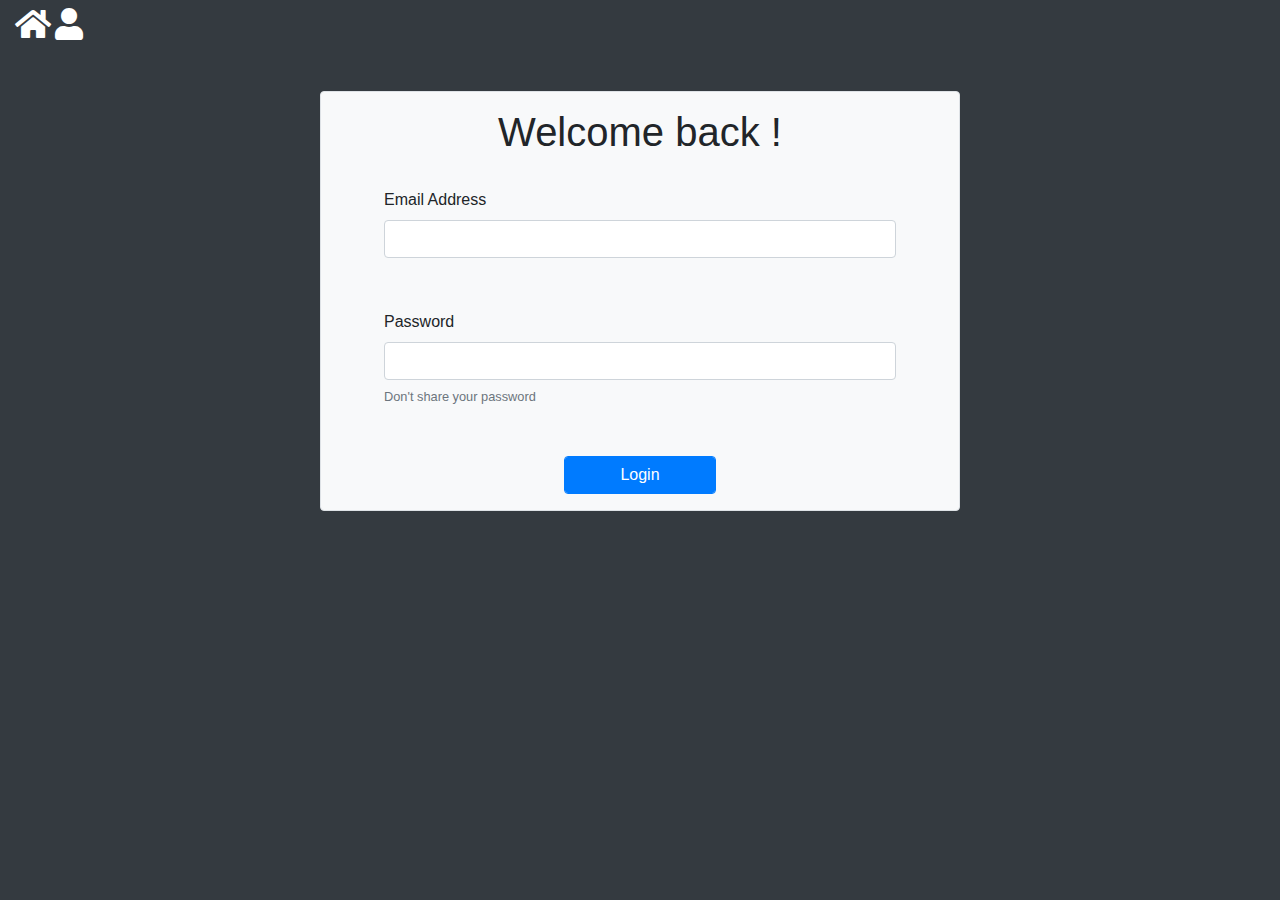
==== Informatica/pages/login.html @ 8dd20155 "Created basic HTML and added .php" ====
<!DOCTYPE html>
<html lang="en" dir="ltr">
  <head>
    <meta charset="utf-8">
    <title>GSH - Login</title>
    <link rel="stylesheet" href="../styles.css">
    <link rel="stylesheet" href="https://stackpath.bootstrapcdn.com/bootstrap/4.3.1/css/bootstrap.min.css" integrity="sha384-ggOyR0iXCbMQv3Xipma34MD+dH/1fQ784/j6cY/iJTQUOhcWr7x9JvoRxT2MZw1T" crossorigin="anonymous">
    <link rel="stylesheet" href="../fontawesome/css/all.css">
  </head>
  <body class="bg-dark">
    <div class="container-fluid pt-2">
      <a class="navbar-item text-start" href="../index.html"><i class="fas fa-home fa-2x text-white"></i></a>
      <a class="navbar-item text-end" href="#"><i class="fas fa-user fa-2x text-white"></i></a>
    </div>

    <div class="container-fluid justify-content-center rounded w-50 border mt-5 bg-light">
      <div class="form">
        <div class="text-center pt-3 pb-4">
          <h1>Welcome back !</h1>
        </div>
        <form class="" action="index.html" method="post">
          <div class="email px-5 pb-5">
            <label class="form-label" for="email-input">Email Address</label>
            <input class="form-control" type="email" name="" value="" aria-describedby="email-help-text">
            <div class="form-text text-muted" id="email-help-text">
            </div>
          </div>

          <div class="password px-5 pb-5">
            <label class="form-label" for="password-input">Password</label>
            <input class="form-control" type="password" name="" value="" aria-describedby="password-help-text">
            <div class="form-text text-muted" id="password-help-text">
              <div class="form-text text-muted" id="password-help-text">
                <small>Don't share your password</small>
              </div>
            </div>
          </div>

          <div class="buttons">
            <div class="row pb-3">
              <div class="col text-center">
                <button class="btn btn-primary w-25 form-control" type="submit" name="button">Login</button>
              </div>
            </div>
          </div>
        </form>
      </div>
    </div>
  </body>
</html>
---- Informatica/styles.css ----
#bgvideo-start-div {
  width: 100%;
  max-width: 100%;
  margin: 0;
  display: block;
  position: relative;
}

#bgvideo-start {
  width: 100%;
}

#video-text {
  position: absolute;
  top: 20%;
  left: 0%;
  display: flex;
  flex-direction: column;
  justify-content: center;
  align-items: center;
  width: 100%;
  height: 50%;
}

#navbar {
  position: absolute;
  width: 100%;
  display: flex;
  flex-direction: column;
}

#home-link {
  font-family: "Lucida Console";
}

/*#plans {
  width: 100%;
  max-width: 100%;
  margin: 0;
  display: block;
  position: relative;
}

#bgvideo-plans {
  width: 100%;
}

#plans-container {
  position: absolute;
  top: 20%;
  left: 0%;
  display: flex;
  flex-direction: column;
  justify-content: center;
  align-items: center;
}*/
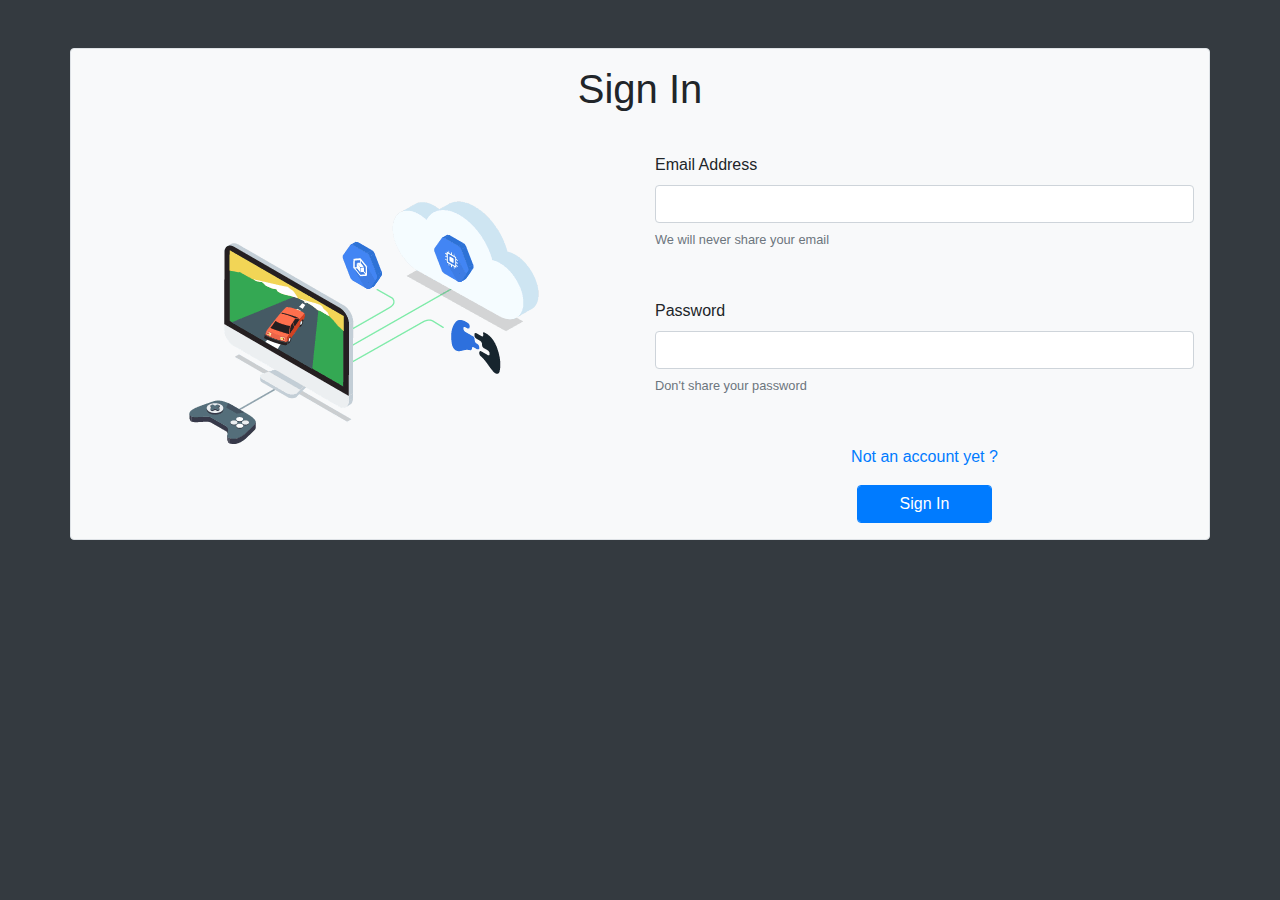
==== commit 9a4d2800: "Updated login.html" ====
--- a/Informatica/pages/login.html
+++ b/Informatica/pages/login.html
@@ -8,43 +8,58 @@
     <link rel="stylesheet" href="../fontawesome/css/all.css">
   </head>
   <body class="bg-dark">
-    <div class="container-fluid pt-2">
-      <a class="navbar-item text-start" href="../index.html"><i class="fas fa-home fa-2x text-white"></i></a>
-      <a class="navbar-item text-end" href="#"><i class="fas fa-user fa-2x text-white"></i></a>
-    </div>
+    <div class="container justify-content-center rounded border mt-5 bg-light">
+      <h1 class="text-center py-3">Sign In</h1>
 
-    <div class="container-fluid justify-content-center rounded w-50 border mt-5 bg-light">
-      <div class="form">
-        <div class="text-center pt-3 pb-4">
-          <h1>Welcome back !</h1>
+      <div class="row pt-3">
+        <div class="col text-center">
+          <img class="img-fluid pt-5 pl-3" src="../assets/website/playserver.png" alt="">
         </div>
-        <form class="" action="index.html" method="post">
-          <div class="email px-5 pb-5">
-            <label class="form-label" for="email-input">Email Address</label>
-            <input class="form-control" type="email" name="" value="" aria-describedby="email-help-text">
-            <div class="form-text text-muted" id="email-help-text">
-            </div>
+
+        <div class="col">
+
+          <div class="form">
+
+            <form class="" action="index.html" method="post">
+
+              </div>
+              <div class="email pb-5">
+                <label class="form-label" for="email-input">Email Address</label>
+                <input class="form-control" type="email" name="" value="" aria-describedby="email-help-text" required>
+                <div class="form-text text-muted" id="email-help-text">
+                  <small>We will never share your email</small>
+                </div>
+              </div>
+
+              <div class="password pb-5">
+                <label class="form-label" for="password-input">Password</label>
+                <input class="form-control" type="password" name="" value="" aria-describedby="password-help-text" required>
+                <div class="form-text text-muted" id="password-help-text">
+                  <div class="form-text text-muted" id="password-help-text">
+                    <small>Don't share your password</small>
+                  </div>
+                </div>
+              </div>
+
+              <div class="buttons">
+                <div class="row text-center">
+                  <div class="col pb-3">
+                    <a target="_blank" class="link text-decoration-none" href="register.html">Not an account yet ?</a>
+                  </div>
+
+                </div>
+                <div class="row pb-3">
+                  <div class="col text-center">
+                    <button class="btn btn-primary w-25 form-control text-decoration-none" type="submit" name="button">Sign In</button>
+                  </div>
+                </div>
+              </div>
+            </form>
           </div>
+        </div>
 
-          <div class="password px-5 pb-5">
-            <label class="form-label" for="password-input">Password</label>
-            <input class="form-control" type="password" name="" value="" aria-describedby="password-help-text">
-            <div class="form-text text-muted" id="password-help-text">
-              <div class="form-text text-muted" id="password-help-text">
-                <small>Don't share your password</small>
-              </div>
-            </div>
-          </div>
+      </div>
 
-          <div class="buttons">
-            <div class="row pb-3">
-              <div class="col text-center">
-                <button class="btn btn-primary w-25 form-control" type="submit" name="button">Login</button>
-              </div>
-            </div>
-          </div>
-        </form>
-      </div>
     </div>
   </body>
 </html>
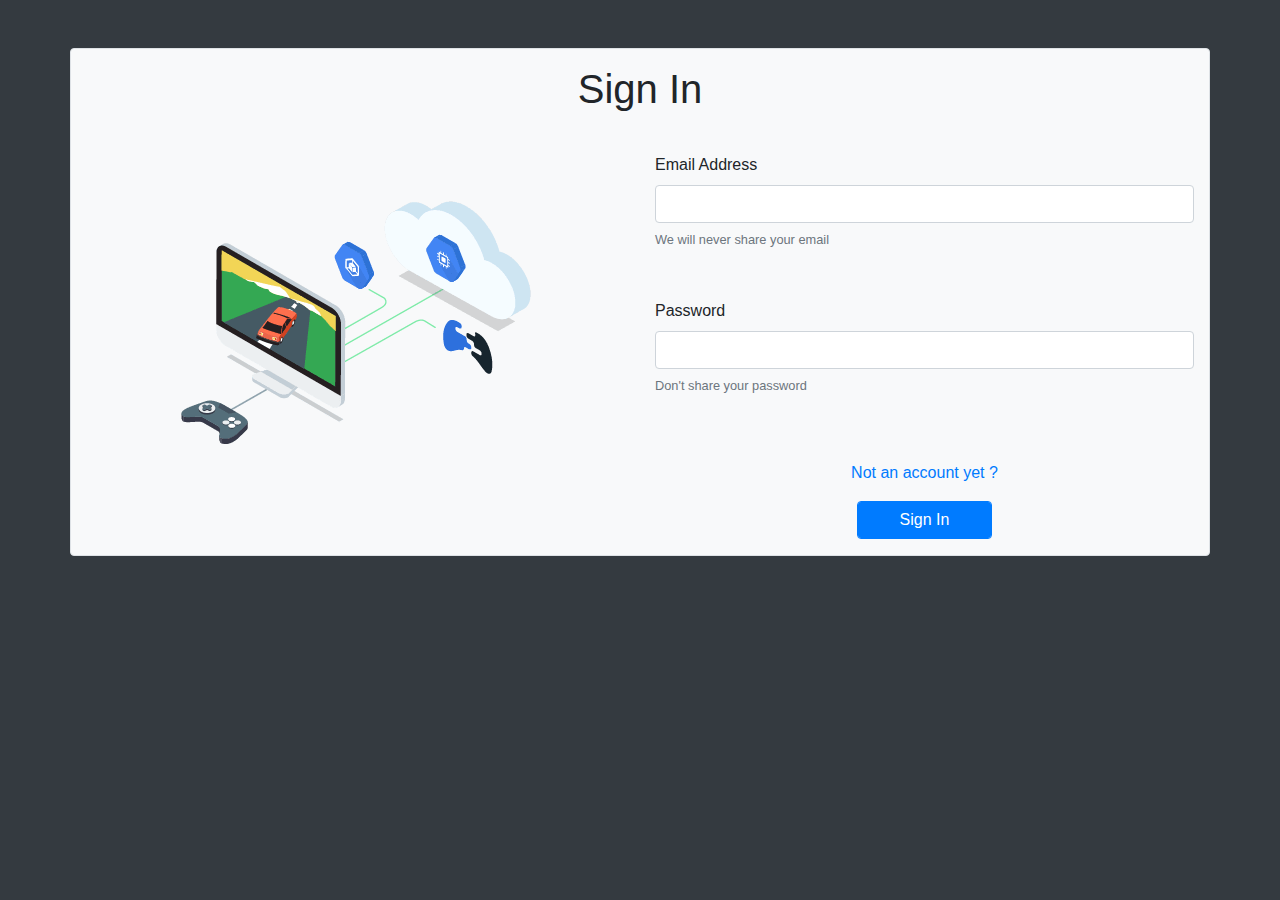
==== commit de023763: "Fixed layout" ====
--- a/Informatica/pages/login.html
+++ b/Informatica/pages/login.html
@@ -2,7 +2,7 @@
 <html lang="en" dir="ltr">
   <head>
     <meta charset="utf-8">
-    <title>GSH - Login</title>
+    <title>GSH - Sign In</title>
     <link rel="stylesheet" href="../styles.css">
     <link rel="stylesheet" href="https://stackpath.bootstrapcdn.com/bootstrap/4.3.1/css/bootstrap.min.css" integrity="sha384-ggOyR0iXCbMQv3Xipma34MD+dH/1fQ784/j6cY/iJTQUOhcWr7x9JvoRxT2MZw1T" crossorigin="anonymous">
     <link rel="stylesheet" href="../fontawesome/css/all.css">
@@ -13,7 +13,7 @@
 
       <div class="row pt-3">
         <div class="col text-center">
-          <img class="img-fluid pt-5 pl-3" src="../assets/website/playserver.png" alt="">
+          <img class="img-fluid pt-5" src="../assets/website/playserver.png" alt="">
         </div>
 
         <div class="col">
@@ -31,7 +31,7 @@
                 </div>
               </div>
 
-              <div class="password pb-5">
+              <div class="password pb-5 mb-3">
                 <label class="form-label" for="password-input">Password</label>
                 <input class="form-control" type="password" name="" value="" aria-describedby="password-help-text" required>
                 <div class="form-text text-muted" id="password-help-text">
--- a/Informatica/styles.css
+++ b/Informatica/styles.css
@@ -54,3 +54,12 @@
   justify-content: center;
   align-items: center;
 }*/
+
+#email-input-purchase {
+  width: 100%;
+  max-width: 100%;
+}
+
+#month-range-input {
+  width: 50%;
+}
